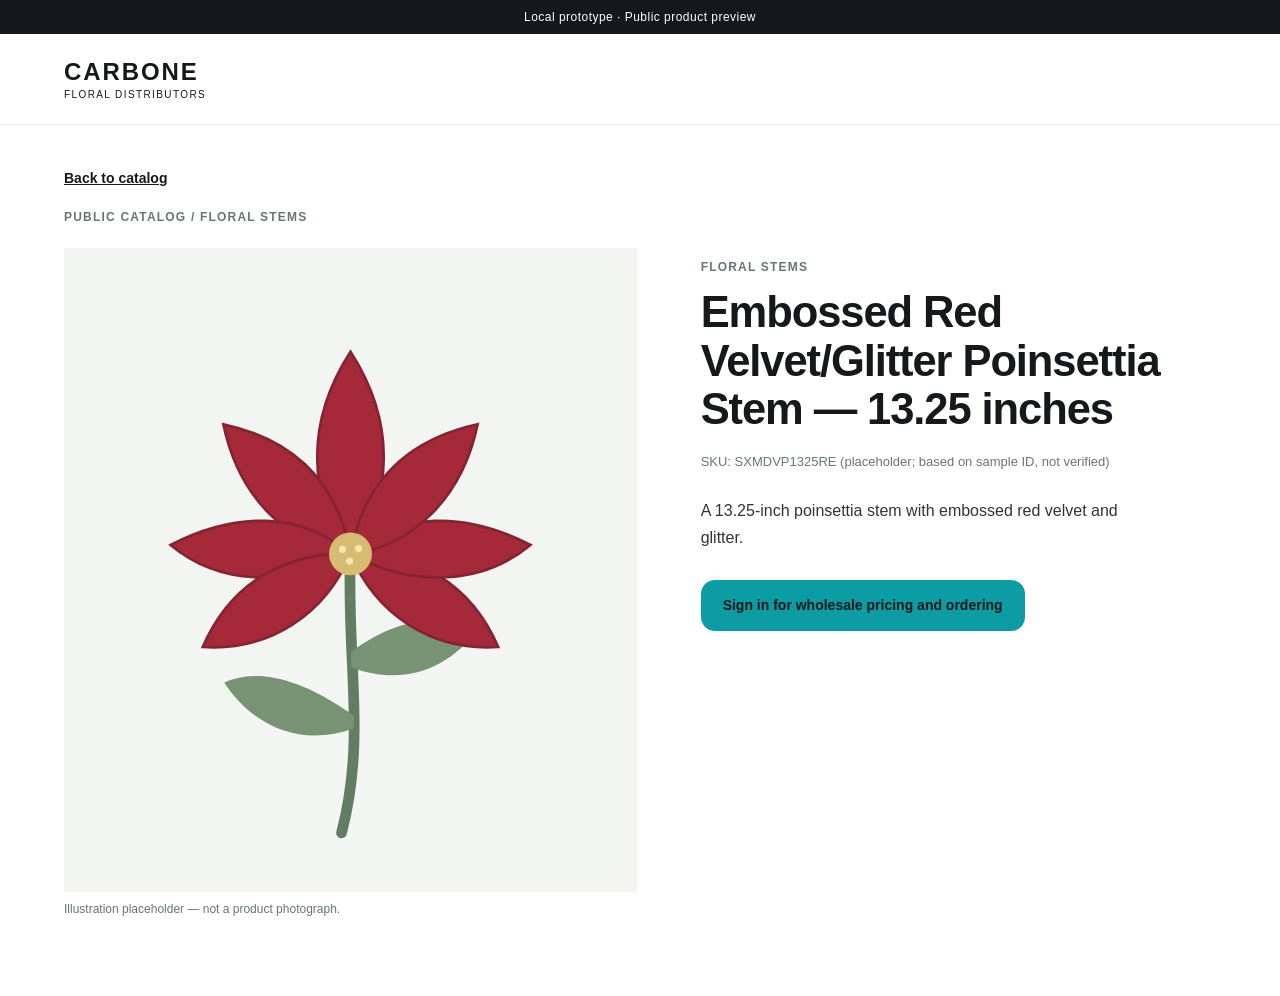
==== prototypes/public-product/index.html @ 34a9fccc "Add price-free public catalog prototype" ====
<!doctype html>
<html lang="en">
<head>
  <meta charset="utf-8">
  <meta name="viewport" content="width=device-width, initial-scale=1">
  <title>Public product preview | Carbone</title>
  <style>
    :root {
      color-scheme: light;
      font-family: Inter, Arial, sans-serif;
      color: #15191b;
      background: #fff;
    }
    * { box-sizing: border-box; }
    body { margin: 0; }
    .notice {
      padding: 10px 24px;
      background: #15191b;
      color: #fff;
      text-align: center;
      font-size: 12px;
      letter-spacing: .04em;
    }
    header { border-bottom: 1px solid #e8ebea; }
    .header-inner {
      max-width: 1200px;
      margin: auto;
      padding: 24px;
    }
    .brand { font-size: 24px; font-weight: 700; letter-spacing: .08em; }
    .brand-detail { display: block; margin-top: 3px; font-size: 10px; font-weight: 500; letter-spacing: .14em; }
    main { max-width: 1200px; margin: auto; padding: 44px 24px 80px; }
    .back-link { display: inline-block; margin-bottom: 24px; color: #15191b; font-size: 14px; font-weight: 600; }
    .back-link:focus-visible { outline: 3px solid #15191b; outline-offset: 3px; }
    .eyebrow { color: #687578; font-size: 12px; font-weight: 600; letter-spacing: .1em; text-transform: uppercase; }
    .product { display: grid; grid-template-columns: minmax(0, 1fr) minmax(0, .9fr); gap: 64px; align-items: start; margin-top: 24px; }
    figure { margin: 0; }
    figure img { display: block; width: 100%; height: auto; background: #f3f5f2; }
    figcaption { margin-top: 10px; color: #687578; font-size: 12px; }
    .details { padding-top: 12px; }
    h1 { margin: 14px 0 20px; font-size: clamp(30px, 3.4vw, 48px); line-height: 1.12; letter-spacing: -.025em; }
    .sku { color: #687578; font-size: 13px; overflow-wrap: anywhere; }
    .description { max-width: 48ch; margin: 28px 0; color: #333; font-size: 16px; line-height: 1.7; }
    .sign-in {
      display: inline-block;
      padding: 16px 22px;
      border-radius: 14px;
      background: #0e9ca4;
      color: #15191b;
      font-size: 14px;
      font-weight: 700;
      line-height: 1.4;
      text-align: center;
      text-decoration: none;
    }
    .sign-in:hover { background: #0b838a; }
    .sign-in:focus-visible { outline: 3px solid #15191b; outline-offset: 3px; }
    @media (max-width: 700px) {
      main { padding-top: 28px; }
      .product { grid-template-columns: 1fr; gap: 24px; }
      .details { padding-top: 0; }
      .sign-in { width: 100%; }
    }
  </style>
  <script src="./product-fixture.js" defer></script>
  <script defer>
    document.addEventListener('DOMContentLoaded', () => {
      document.querySelector('#product-name').textContent = publicProduct.name;
      document.querySelector('#product-description').textContent = publicProduct.description;
      document.querySelector('#product-sku').textContent = publicProduct.sku;
      const image = document.querySelector('#product-image');
      image.src = publicProduct.image;
      image.alt = publicProduct.imageAlt;
    });
  </script>
</head>
<body>
  <div class="notice">Local prototype · Public product preview</div>
  <header>
    <div class="header-inner">
      <div class="brand">CARBONE<span class="brand-detail">FLORAL DISTRIBUTORS</span></div>
    </div>
  </header>
  <main>
    <a class="back-link" href="./catalog.html">Back to catalog</a>
    <div class="eyebrow">Public catalog / Floral stems</div>
    <div class="product">
      <figure>
        <img id="product-image" src="./poinsettia-placeholder.svg" alt="Illustrative placeholder for a red poinsettia stem" width="640" height="720">
        <figcaption>Illustration placeholder — not a product photograph.</figcaption>
      </figure>
      <section class="details" aria-labelledby="product-name">
        <div class="eyebrow">Floral stems</div>
        <h1 id="product-name">Product details unavailable</h1>
        <p class="sku">SKU: <span id="product-sku">Unavailable</span></p>
        <p class="description" id="product-description">Enable JavaScript to view the local product fixture.</p>
        <a class="sign-in" href="https://0igxkv-sp.myshopify.com/">Sign in for wholesale pricing and ordering</a>
      </section>
    </div>
  </main>
</body>
</html>
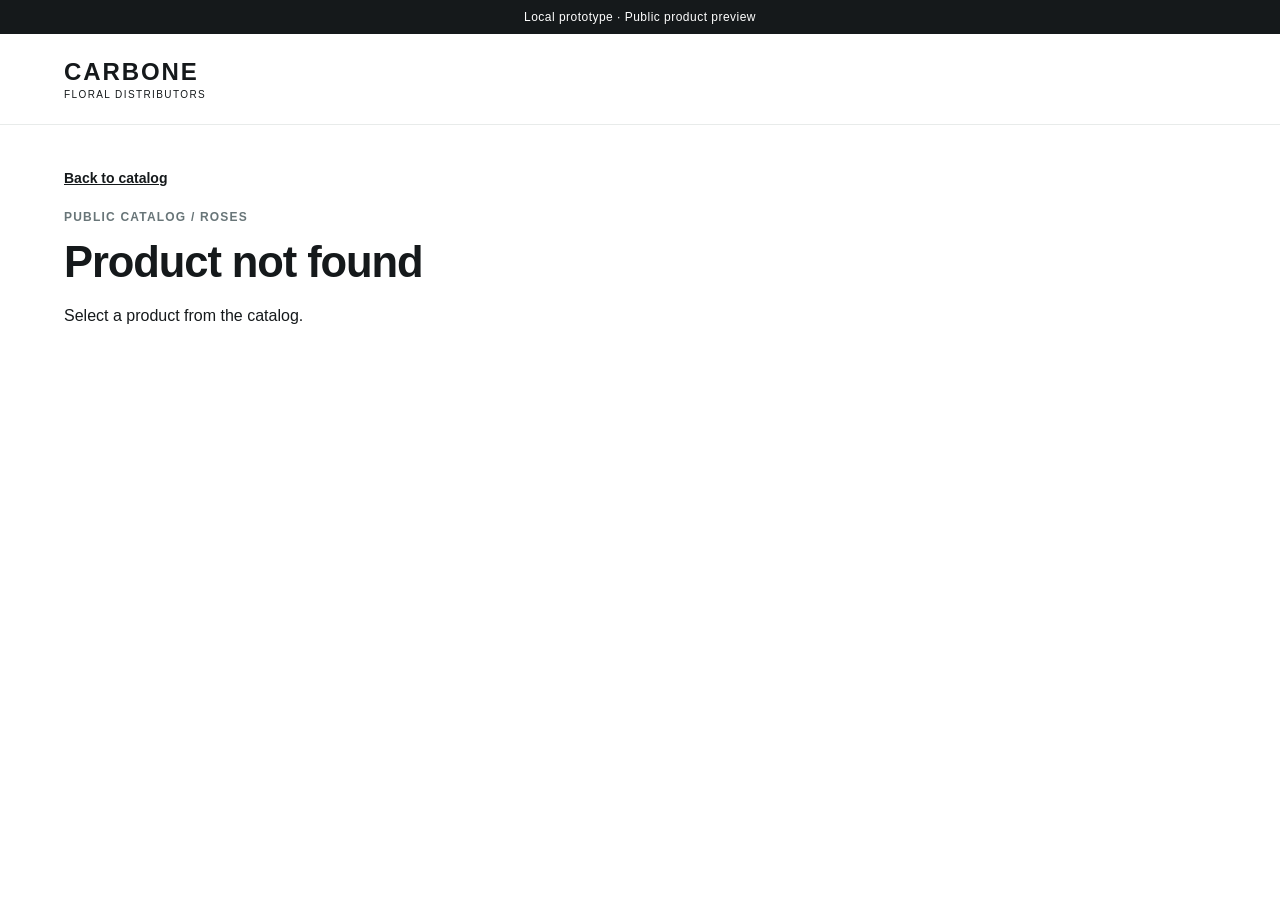
==== commit f405e0e9: "Expand public catalog prototype with searchable rose products" ====
--- a/prototypes/public-product/index.html
+++ b/prototypes/public-product/index.html
@@ -34,13 +34,14 @@
     .back-link:focus-visible { outline: 3px solid #15191b; outline-offset: 3px; }
     .eyebrow { color: #687578; font-size: 12px; font-weight: 600; letter-spacing: .1em; text-transform: uppercase; }
     .product { display: grid; grid-template-columns: minmax(0, 1fr) minmax(0, .9fr); gap: 64px; align-items: start; margin-top: 24px; }
+    .product[hidden] { display: none; }
     figure { margin: 0; }
     figure img { display: block; width: 100%; height: auto; background: #f3f5f2; }
     figcaption { margin-top: 10px; color: #687578; font-size: 12px; }
     .details { padding-top: 12px; }
     h1 { margin: 14px 0 20px; font-size: clamp(30px, 3.4vw, 48px); line-height: 1.12; letter-spacing: -.025em; }
     .sku { color: #687578; font-size: 13px; overflow-wrap: anywhere; }
-    .description { max-width: 48ch; margin: 28px 0; color: #333; font-size: 16px; line-height: 1.7; }
+    .sign-in { margin-top: 28px; }
     .sign-in {
       display: inline-block;
       padding: 16px 22px;
@@ -65,12 +66,26 @@
   <script src="./product-fixture.js" defer></script>
   <script defer>
     document.addEventListener('DOMContentLoaded', () => {
-      document.querySelector('#product-name').textContent = publicProduct.name;
-      document.querySelector('#product-description').textContent = publicProduct.description;
-      document.querySelector('#product-sku').textContent = publicProduct.sku;
+      const sku = new URLSearchParams(window.location.search).get('sku');
+      const product = publicProducts.find((item) => item.sku === sku);
+      const productView = document.querySelector('#product');
+      const notFound = document.querySelector('#not-found');
+      if (!product) {
+        if (notFound instanceof HTMLElement) notFound.hidden = false;
+        return;
+      }
+      const name = document.querySelector('#product-name');
+      const productSku = document.querySelector('#product-sku');
+      const category = document.querySelector('#product-category');
       const image = document.querySelector('#product-image');
-      image.src = publicProduct.image;
-      image.alt = publicProduct.imageAlt;
+      if (name) name.textContent = product.name;
+      if (productSku) productSku.textContent = product.sku;
+      if (category) category.textContent = product.category;
+      if (image instanceof HTMLImageElement) {
+        image.src = product.image;
+        image.alt = product.name;
+      }
+      if (productView instanceof HTMLElement) productView.hidden = false;
     });
   </script>
 </head>
@@ -83,17 +98,20 @@
   </header>
   <main>
     <a class="back-link" href="./catalog.html">Back to catalog</a>
-    <div class="eyebrow">Public catalog / Floral stems</div>
-    <div class="product">
+    <div class="eyebrow">Public catalog / Roses</div>
+    <noscript>Enable JavaScript to view the local product fixture.</noscript>
+    <section id="not-found" hidden>
+      <h1>Product not found</h1>
+      <p>Select a product from the catalog.</p>
+    </section>
+    <div class="product" id="product" hidden>
       <figure>
-        <img id="product-image" src="./poinsettia-placeholder.svg" alt="Illustrative placeholder for a red poinsettia stem" width="640" height="720">
-        <figcaption>Illustration placeholder — not a product photograph.</figcaption>
+        <img id="product-image" alt="">
       </figure>
       <section class="details" aria-labelledby="product-name">
-        <div class="eyebrow">Floral stems</div>
+        <div class="eyebrow" id="product-category"></div>
         <h1 id="product-name">Product details unavailable</h1>
         <p class="sku">SKU: <span id="product-sku">Unavailable</span></p>
-        <p class="description" id="product-description">Enable JavaScript to view the local product fixture.</p>
         <a class="sign-in" href="https://0igxkv-sp.myshopify.com/">Sign in for wholesale pricing and ordering</a>
       </section>
     </div>
